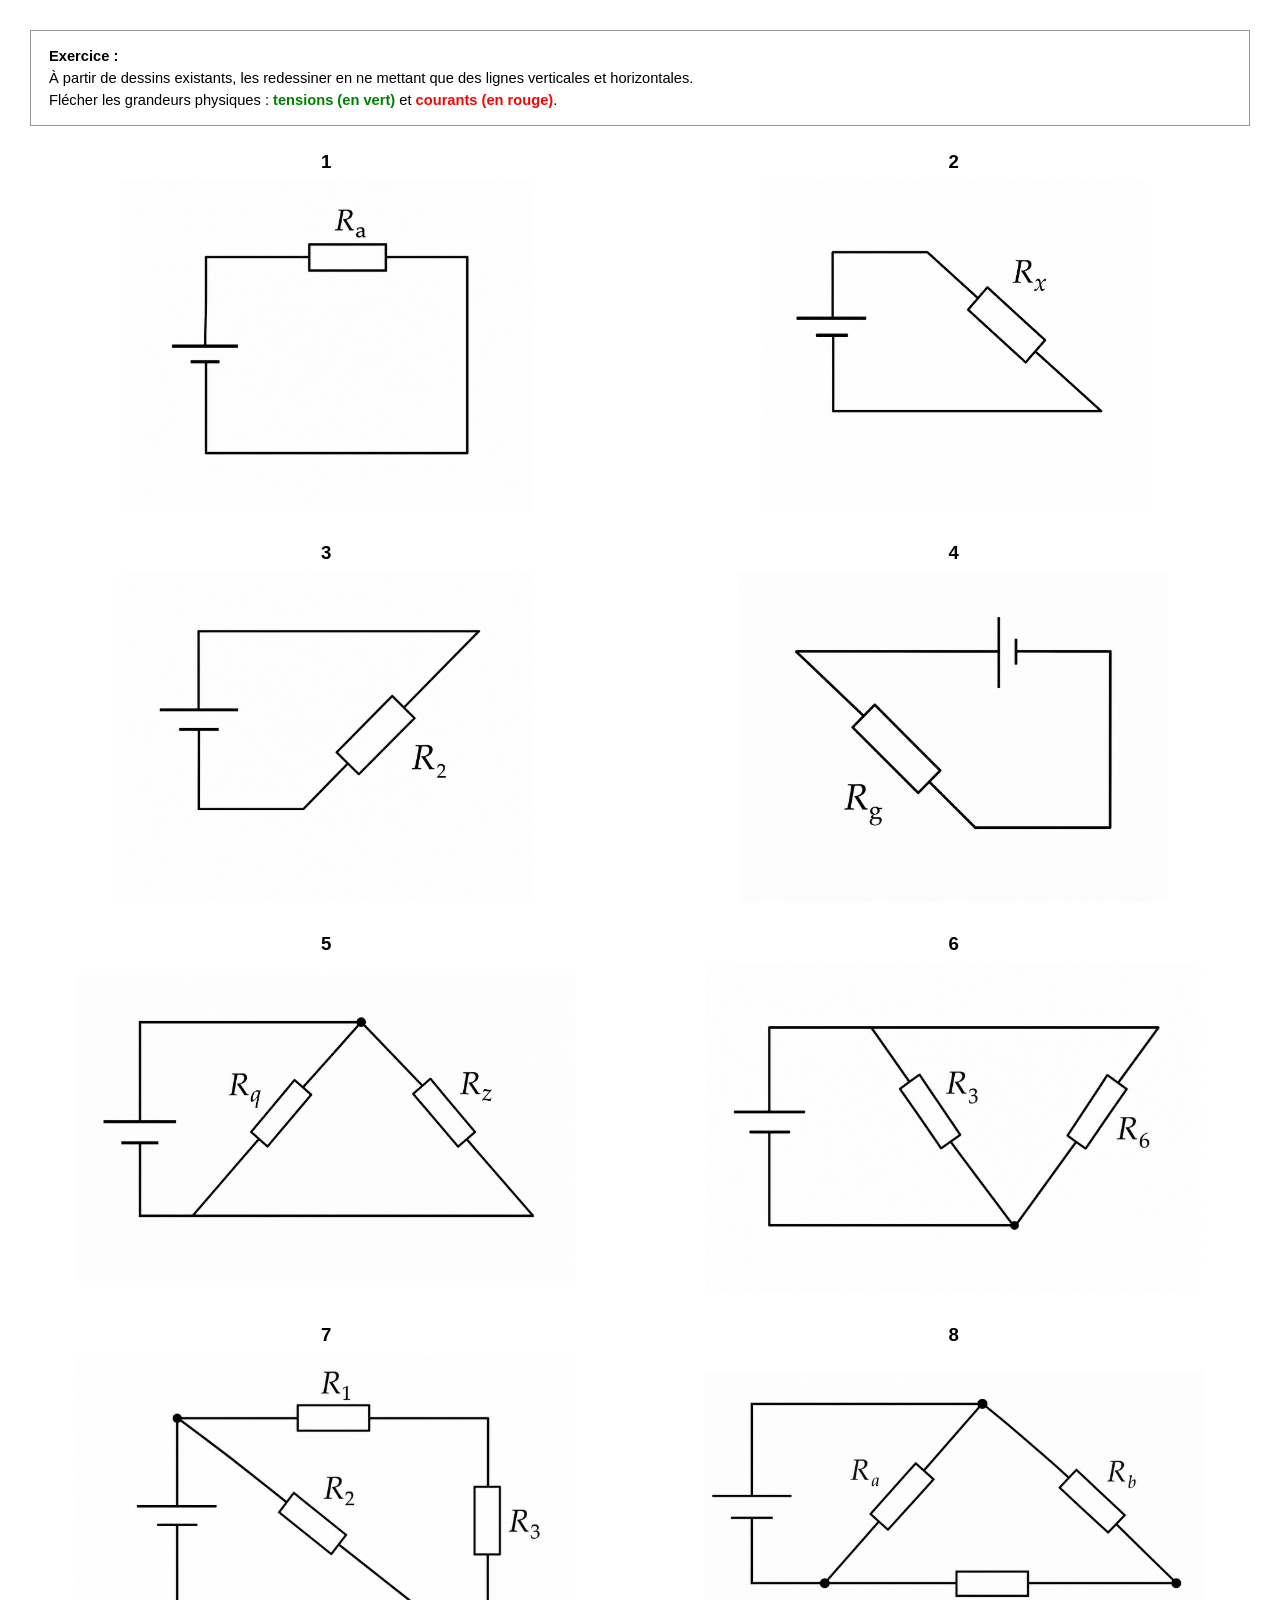
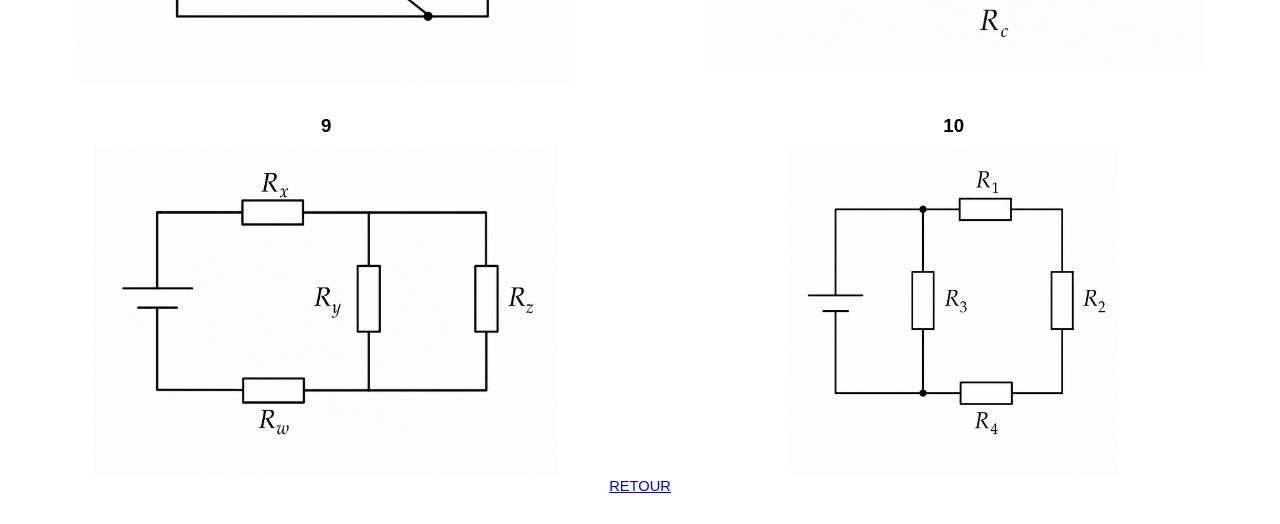
==== exercice_circuits.html @ b0b92f5b "Add files via upload" ====
<!DOCTYPE html>
<html lang="fr">
<head>
<meta charset="UTF-8">
<meta name="viewport" content="width=device-width, initial-scale=1.0">
<title>Exercice – Redessiner les circuits</title>
<style>
    body {
        font-family: Arial, sans-serif;
        font-size: 11pt;
        margin: 30px;
        color: #000;
        background: #fff;
    }

    .consigne {
        border: 1px solid #999;
        padding: 14px 18px;
        margin-bottom: 25px;
        line-height: 1.5;
    }

    .grille {
        display: grid;
        grid-template-columns: 1fr 1fr;
        gap: 28px 35px;
        align-items: start;
    }

    .exercice {
        text-align: center;
        break-inside: avoid;
    }

    .numero {
        font-weight: bold;
        font-size: 14pt;
        margin-bottom: 8px;
    }

    .exercice img {
        width: 100%;
        max-width: 500px;
        height: 330px;
        object-fit: contain;
        border: none;
    }

    @media print {
        body { margin: 15mm; }
        .grille { gap: 18px 25px; }
        .exercice img { height: 250px; }
    }
</style>
</head>
<body>

<div class="consigne">
    <strong>Exercice :</strong><br>
    À partir de dessins existants, les redessiner en ne mettant que des lignes verticales et horizontales.<br>
    Flécher les grandeurs physiques : <span style="color:green;"><strong>tensions (en vert)</strong></span>
    et <span style="color:red;"><strong>courants (en rouge)</strong></span>.
</div>

<div class="grille">

    <div class="exercice">
        <div class="numero">1</div>
        <img src="images/Im1.png" alt="Circuit 1">
    </div>

    <div class="exercice">
        <div class="numero">2</div>
        <img src="images/Im2.png" alt="Circuit 2">
    </div>

    <div class="exercice">
        <div class="numero">3</div>
        <img src="images/Im3.png" alt="Circuit 3">
    </div>

    <div class="exercice">
        <div class="numero">4</div>
        <img src="images/Im4.png" alt="Circuit 4">
    </div>

    <div class="exercice">
        <div class="numero">5</div>
        <img src="images/Im5.png" alt="Circuit 5">
    </div>

    <div class="exercice">
        <div class="numero">6</div>
        <img src="images/Im6.png" alt="Circuit 6">
    </div>

    <div class="exercice">
        <div class="numero">7</div>
        <img src="images/Im7.png" alt="Circuit 7">
    </div>

    <div class="exercice">
        <div class="numero">8</div>
        <img src="images/Im8.png" alt="Circuit 8">
    </div>

    <div class="exercice">
        <div class="numero">9</div>
        <img src="images/Im9.png" alt="Circuit 9">
    </div>

    <div class="exercice">
        <div class="numero">10</div>
        <img src="images/Im10.png" alt="Circuit 10">
    </div>

</div>

<center><a href="séance_1.html">RETOUR</a></center>

</body>
</html>
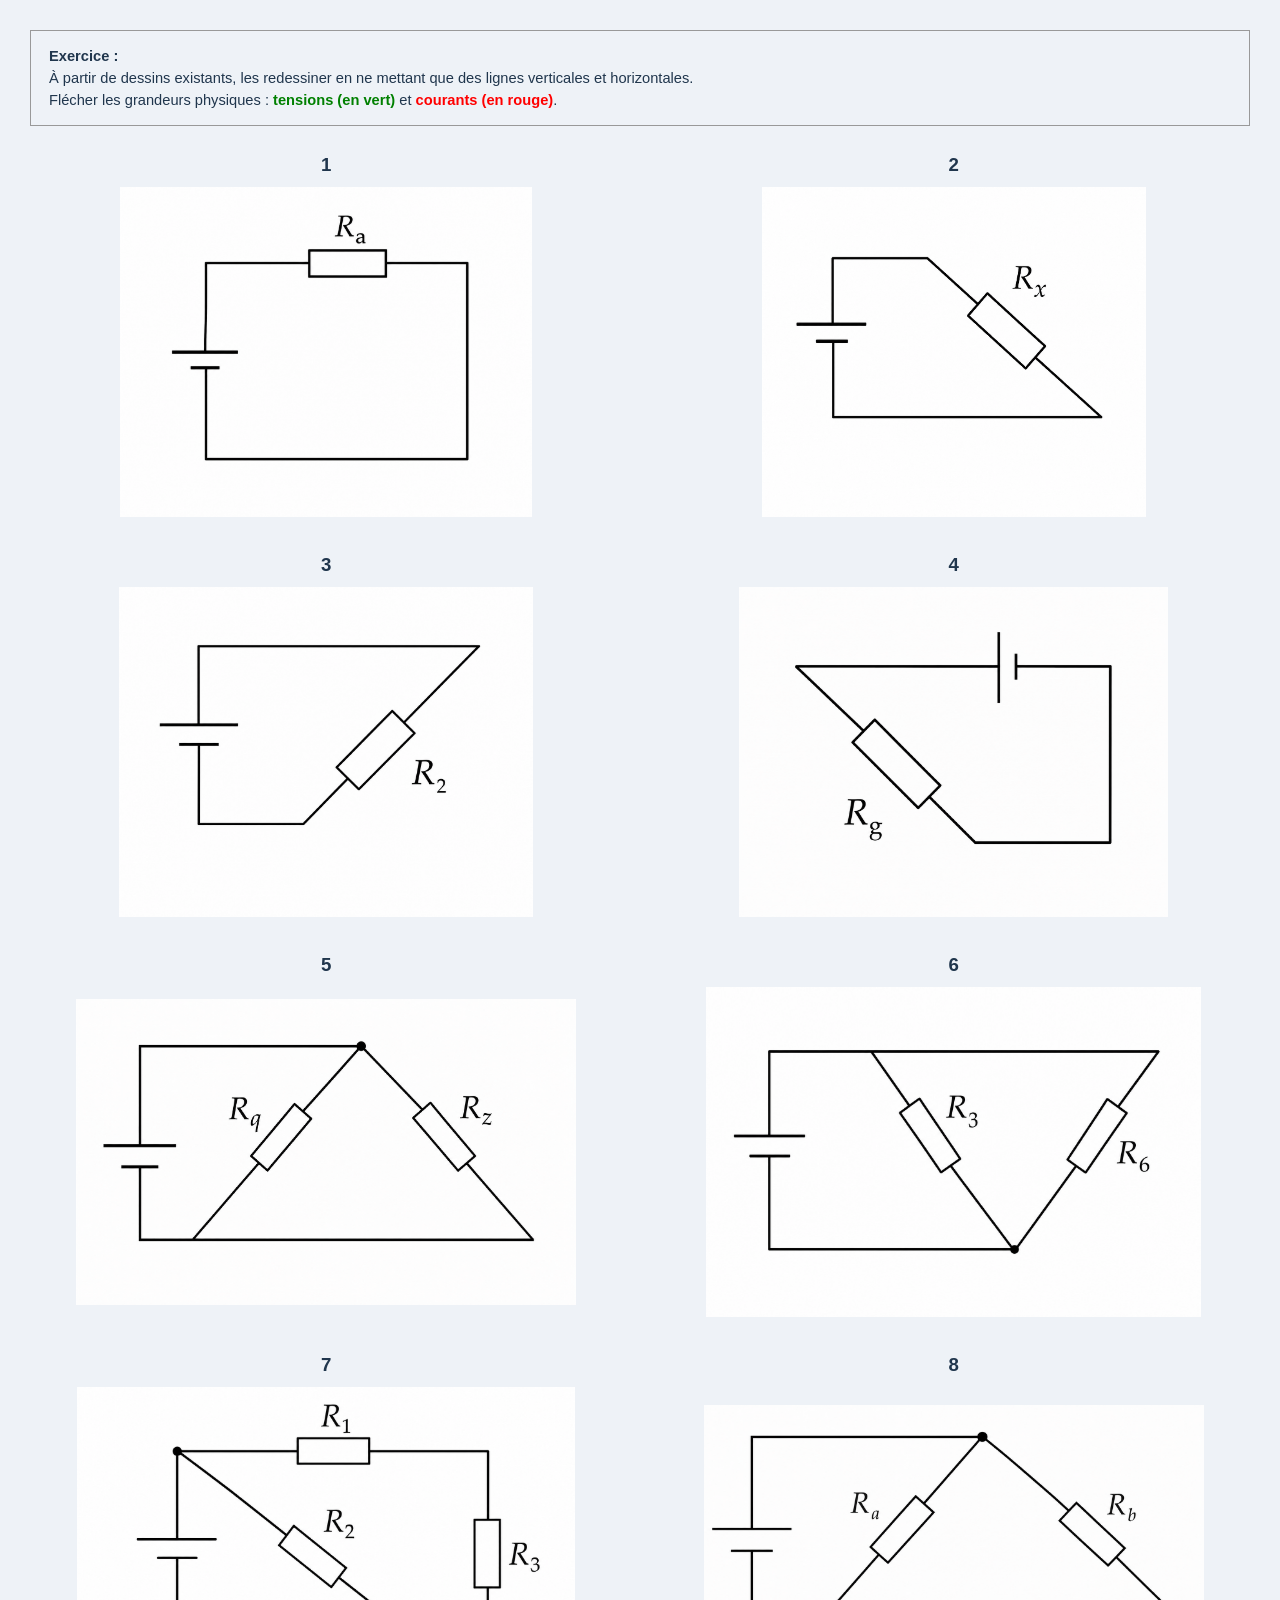
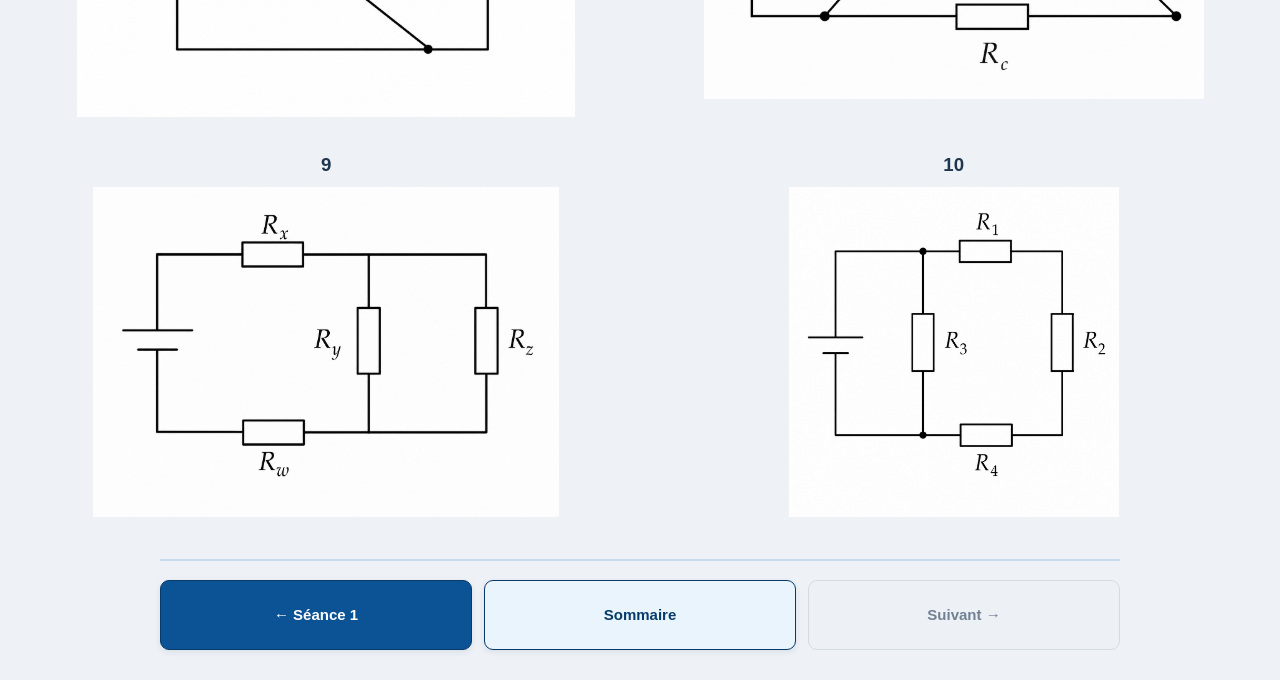
==== commit 7cf809b1: "Add files via upload" ====
--- a/exercice_circuits.html
+++ b/exercice_circuits.html
@@ -1,8 +1,9 @@
 <!DOCTYPE html>
+
 <html lang="fr">
 <head>
-<meta charset="UTF-8">
-<meta name="viewport" content="width=device-width, initial-scale=1.0">
+<meta charset="utf-8"/>
+<meta content="width=device-width, initial-scale=1.0" name="viewport"/>
 <title>Exercice – Redessiner les circuits</title>
 <style>
     body {
@@ -52,71 +53,56 @@
         .exercice img { height: 250px; }
     }
 </style>
-</head>
+<link href="sin-commun.css" rel="stylesheet"/></head>
 <body>
-
 <div class="consigne">
-    <strong>Exercice :</strong><br>
-    À partir de dessins existants, les redessiner en ne mettant que des lignes verticales et horizontales.<br>
+<strong>Exercice :</strong><br/>
+    À partir de dessins existants, les redessiner en ne mettant que des lignes verticales et horizontales.<br/>
     Flécher les grandeurs physiques : <span style="color:green;"><strong>tensions (en vert)</strong></span>
     et <span style="color:red;"><strong>courants (en rouge)</strong></span>.
 </div>
-
 <div class="grille">
-
-    <div class="exercice">
-        <div class="numero">1</div>
-        <img src="images/Im1.png" alt="Circuit 1">
-    </div>
-
-    <div class="exercice">
-        <div class="numero">2</div>
-        <img src="images/Im2.png" alt="Circuit 2">
-    </div>
-
-    <div class="exercice">
-        <div class="numero">3</div>
-        <img src="images/Im3.png" alt="Circuit 3">
-    </div>
-
-    <div class="exercice">
-        <div class="numero">4</div>
-        <img src="images/Im4.png" alt="Circuit 4">
-    </div>
-
-    <div class="exercice">
-        <div class="numero">5</div>
-        <img src="images/Im5.png" alt="Circuit 5">
-    </div>
-
-    <div class="exercice">
-        <div class="numero">6</div>
-        <img src="images/Im6.png" alt="Circuit 6">
-    </div>
-
-    <div class="exercice">
-        <div class="numero">7</div>
-        <img src="images/Im7.png" alt="Circuit 7">
-    </div>
-
-    <div class="exercice">
-        <div class="numero">8</div>
-        <img src="images/Im8.png" alt="Circuit 8">
-    </div>
-
-    <div class="exercice">
-        <div class="numero">9</div>
-        <img src="images/Im9.png" alt="Circuit 9">
-    </div>
-
-    <div class="exercice">
-        <div class="numero">10</div>
-        <img src="images/Im10.png" alt="Circuit 10">
-    </div>
-
+<div class="exercice">
+<div class="numero">1</div>
+<img alt="Circuit 1" src="images/Im1.png"/>
+</div>
+<div class="exercice">
+<div class="numero">2</div>
+<img alt="Circuit 2" src="images/Im2.png"/>
+</div>
+<div class="exercice">
+<div class="numero">3</div>
+<img alt="Circuit 3" src="images/Im3.png"/>
+</div>
+<div class="exercice">
+<div class="numero">4</div>
+<img alt="Circuit 4" src="images/Im4.png"/>
+</div>
+<div class="exercice">
+<div class="numero">5</div>
+<img alt="Circuit 5" src="images/Im5.png"/>
+</div>
+<div class="exercice">
+<div class="numero">6</div>
+<img alt="Circuit 6" src="images/Im6.png"/>
+</div>
+<div class="exercice">
+<div class="numero">7</div>
+<img alt="Circuit 7" src="images/Im7.png"/>
+</div>
+<div class="exercice">
+<div class="numero">8</div>
+<img alt="Circuit 8" src="images/Im8.png"/>
+</div>
+<div class="exercice">
+<div class="numero">9</div>
+<img alt="Circuit 9" src="images/Im9.png"/>
+</div>
+<div class="exercice">
+<div class="numero">10</div>
+<img alt="Circuit 10" src="images/Im10.png"/>
+</div>
 </div>
 
-<center><a href="séance_1.html">RETOUR</a></center>
-
-</body>
+<nav aria-label="Navigation en bas de page" class="sin-footer-nav"><a href="séance_1.html">← Séance 1</a><a class="sin-home" href="index.html">Sommaire</a><span aria-disabled="true" class="sin-disabled">Suivant →</span></nav></body>
 </html>
--- a/sin-commun.css
+++ b/sin-commun.css
@@ -0,0 +1,22 @@
+/* Charte commune SIN — Navigation et présentation, sans modifier les contenus */
+:root{--sin-blue:#0b5394;--sin-dark:#073b6b;--sin-light:#eaf4fc;--sin-text:#20364d}
+html{scroll-behavior:smooth}
+body{font-family:"Segoe UI",Arial,sans-serif;color:var(--sin-text);line-height:1.5}
+body:not(.sin-exercice){background-color:#eef2f7}
+body .page,body main,body .container{max-width:1050px}
+body .page{width:min(100%,1050px);height:auto;min-height:0}
+body .container{width:min(100%,1050px)}
+body .page,body main,body .container{margin-left:auto;margin-right:auto}
+body .page,body main,body .container{overflow-wrap:anywhere}
+body img{max-width:100%;height:auto}
+body table{max-width:100%}
+.sin-footer-nav{display:flex;gap:12px;justify-content:space-between;align-items:stretch;flex-wrap:wrap;margin:36px auto 8px;padding:19px 0 0;border-top:2px solid #c6dcec;max-width:960px}
+.sin-footer-nav a,.sin-footer-nav .sin-disabled{display:inline-flex;align-items:center;justify-content:center;flex:1 1 170px;min-height:46px;padding:11px 18px;border-radius:9px;background:var(--sin-blue);color:white!important;font-weight:700;font-size:15px;text-decoration:none!important;text-align:center;border:1px solid var(--sin-dark);box-shadow:0 2px 6px #082c4b18;transition:background .15s}
+.sin-footer-nav a:hover,.sin-footer-nav a:focus-visible{background:var(--sin-dark);outline-offset:2px}
+.sin-footer-nav .sin-home{background:#eaf4fc;color:var(--sin-dark)!important}
+.sin-footer-nav .sin-home:hover{background:#d2e8f9}
+.sin-footer-nav .sin-disabled{background:#edf1f5;color:#718193!important;border-color:#d4dce3;box-shadow:none}
+.sin-footer-nav a:visited{color:white}
+.sin-footer-nav .sin-home:visited{color:var(--sin-dark)}
+@media(max-width:700px){body{padding:12px!important}body .page,body main,body .container{padding:20px!important;max-width:100%;box-shadow:none}.sin-footer-nav{gap:8px}.sin-footer-nav a,.sin-footer-nav .sin-disabled{flex-basis:100%;min-height:43px}}
+@media print{body{background:white!important}.sin-footer-nav{display:none!important}body .page,body main,body .container{box-shadow:none!important}}
